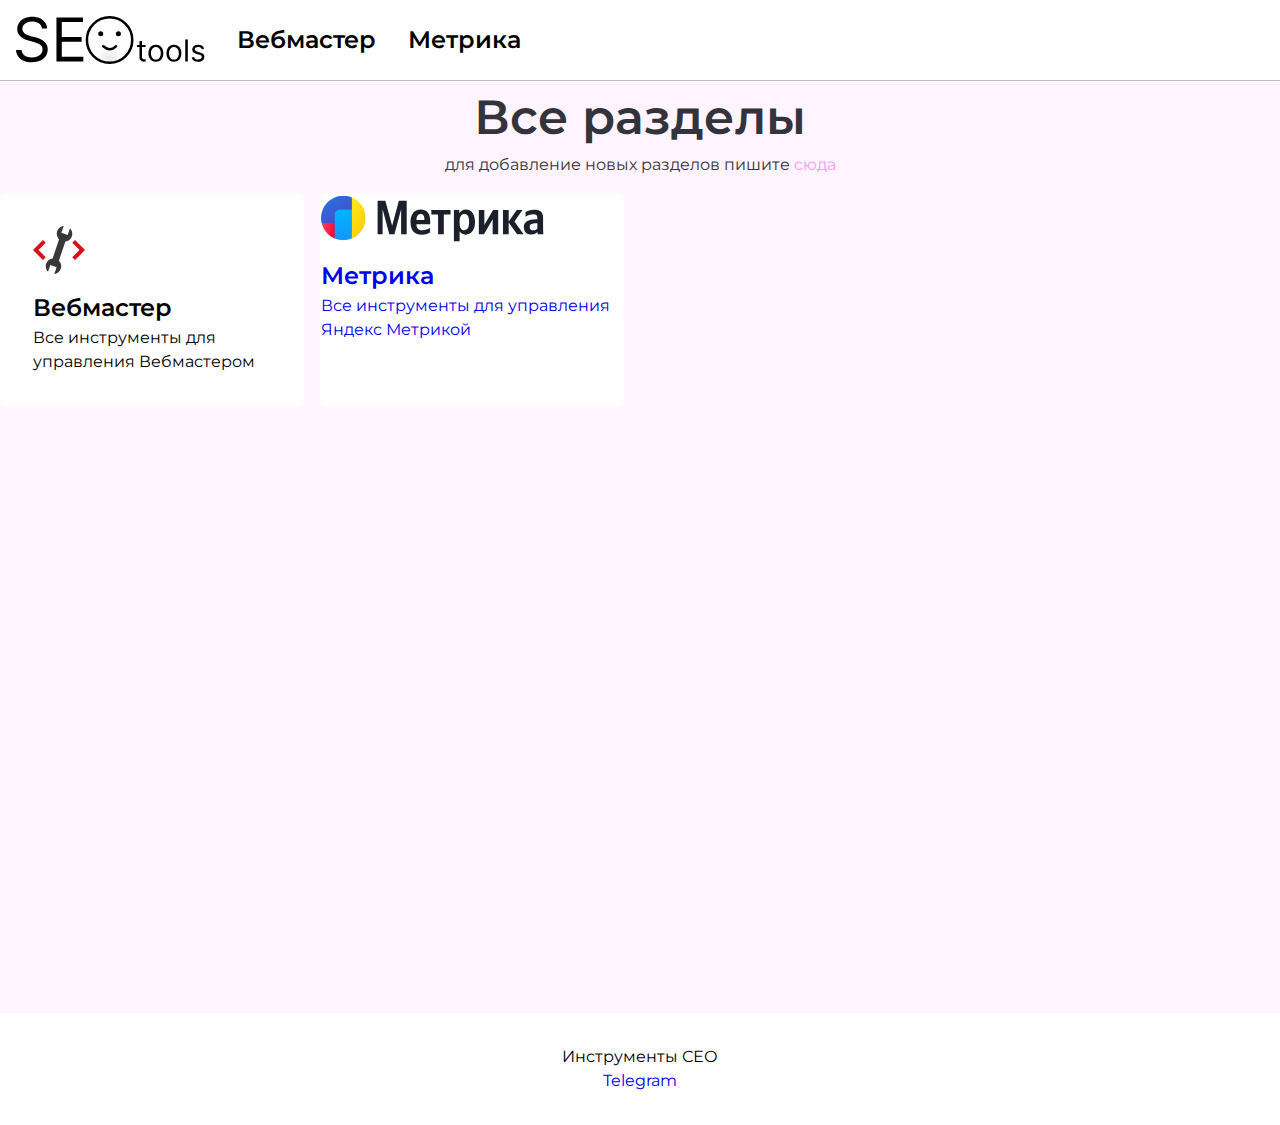
==== index.html @ bc759d5e "Init" ====
<html lang="ru">

<head>
    <meta charset="UTF-8">
    <meta name="viewport" content="width=device-width, initial-scale=1.0">
    <link rel="stylesheet" href="../assets/styles/normalize.css">
    <link rel="stylesheet" href="../assets/styles/fonts.css">
    <link rel="stylesheet" href="../assets/styles/style.css">
    <link rel="stylesheet" href="../assets/styles/media.css">
    <title>SEO Scripts</title>
</head>

<body>
    <div class="wrapper">
        <header class="global-header">
            <nav class="global-nav">
                <div class="global-nav__inner">
                    <a href="/" class="logo-link">
                        <img src="/assets/images/icons/main_logo.svg" alt="Логотип">
                    </a>
                    <div class="menu-wrapper">
                        <ul class="menu">
                            <li class="menu__link"><a href="/webmaster/webmaster.html">Вебмастер</a></li>
                            <li class="menu__link"><a href="/metrika/metrika.html">Метрика</a></li>
                        </ul>
                    </div>
                </div>
            </nav>
        </header>
        <main class="content">
                <div class="main-title container">
                    <h1 class="main-title__title">Все разделы</h1>
                    <p class="main-title__subtitile">для добавление новых разделов пишите <a target="_blank"
                            href="https://t.me/audamoon">сюда</a></p>
                </div> 
            <div class="division container">
                <div class="division__item">
                    <a class="division__link" href="/webmaster/webmaster.html">
                        <div class="division__item--icon"><img src="/assets/images/icons/webmaster.svg" alt=""></div>
                        <h3>Вебмастер</h3>
                        <div class="division__item--content">
                            <p>Все инструменты для управления Вебмастером</p>
                        </div>
                    </a>
                </div>
                <div class="division__item">
                    <a href="metrika/metrika.html">
                        <div class="division__item--icon"><img src="/assets/images/icons/metrika.svg" alt="">
                        </div>
                        <h3>Метрика</h3>
                        <div class="division__item--content">
                            <p>Все инструменты для управления Яндекс Метрикой</p>
                        </div>
                    </a>
                </div>

            </div>
        </main>
        <footer class="global-footer full-width-wrapper">
            <div class="container">
                <div class="about">
                    <p>Инструменты СЕО</p>
                    <a href="https://t.me/audamoon" class="about__link">Telegram</a>
                </div>
            </div>
        </footer>
    </div>
</body>

</html>
---- assets/styles/fonts.css ----
/* fonts */
@font-face {
    font-family: Montseratt;
    src: url("/assets/fonts/Montserrat-Light.ttf");
    font-weight: 300;
}

@font-face {
    font-family: Montseratt;
    src: url("/assets/fonts/Montserrat-LightItalic.ttf");
    font-weight: 300;
    font-style: italic;
}

@font-face {
    font-family: Montseratt;
    src: url("/assets/fonts/Montserrat-Regular.ttf");
    font-weight: 400;
}

@font-face {
    font-family: Montseratt;
    src: url("/assets/fonts/Montserrat-SemiBold.ttf");
    font-weight: 600;
}
---- assets/styles/style.css ----
/* Reset styles */

* {
    padding: 0;
    margin: 0;
    border: 0;
}

*,
*:before,
*:after {
    -moz-box-sizing: border-box;
    -webkit-box-sizing: border-box;
    box-sizing: border-box;
}

:focus,
:active {
    outline: none;
}

a:focus,
a:active {
    outline: none;
}

nav,
footer,
header,
aside {
    display: block;
}

html,
body {
    width: 100%;
    line-height: 1;
    font-size: 16px;
    -ms-text-size-adjust: 100%;
    -moz-text-size-adjust: 100%;
    -webkit-text-size-adjust: 100%;
}

body {
    overflow-x: hidden;
}

input,
button,
textarea {
    font-family: inherit;
}

textarea {
    resize: none;
}

input::-ms-clear {
    display: none;
}

input::-moz-placeholder {
    color: var(--main-gray);
}

input::-webkit-input-placeholder {
    color: var(--main-gray);
}

textarea::-moz-placeholder {
    color: var(--main-gray);
}

textarea::-webkit-input-placeholder {
    color: var(--main-gray);
}

button {
    cursor: pointer;
    background-color: transparent;
}

button::-moz-focus-inner {
    padding: 0;
    border: 0;
}

a,
a:visited {
    text-decoration: none;
}

ul li {
    list-style: none;
}

img {
    vertical-align: top;
    max-width: 100%;
}

h1,
h2,
h3,
h4,
h5,
h6 {
    font-size: inherit;
    font-weight: 400;
    margin: 0;
}

picture {
    display: block;
}

/* Global */

body {
    margin: 0 auto;
    font-family: Montseratt;
    font-weight: 400;
    font-size: 1rem;
    font-style: normal;
    line-height: 1.5;
    background-color: #fff4ff;
}

.container {
    margin-left: auto;
    margin-right: auto;
    max-width: 80rem;
}

.wrapper {
    position: relative;
    height: 100%;
}

/* Header */
.global-header {
    border-bottom: 1px solid #bdbdbd
}

/* Nav Bar */
.global-nav {
    position: relative;
    background-color: #ffffff;
    width: 100%;
}

.global-nav__inner {
    box-sizing: content-box;
    display: flex;
    align-items: center;
    padding: 1rem;
    gap: 2rem;
}

.menu {
    display: flex;
    flex-wrap: wrap;
    align-items: center;
    gap: 2rem;
}

.menu__link {
    font-weight: 600;
    font-size: 1.5rem;
}

.menu__link a {
    color: rgb(0, 0, 0);
    transition: color 0.15s;
}



.logo-link img {
    height: 3rem;
    width: auto;
    max-height: 100%;
}

/* Main */
.content {
    margin-bottom: 2rem;
    width: 100%;
    min-height: 100%;
}

.main-title {
    color: #33333b;
    text-align: center;
    margin-bottom: 1rem;
}

.main-title__title {
    font-size: 3rem;
    font-weight: 600;
}

.main-title__subtitile a {
    color: rgb(252, 154, 255);
    transition: color 0.15s;
}


/*Divisions*/
.division {
    display: flex;
    width: 100%;
    flex-wrap: wrap;
    position: relative;
    gap: 1rem;
}

.division__item {
    flex-basis: calc(25% - 1rem);
    border: 1px solid #ffffff;
    border-radius: 5px;
    background-color: #ffffff;
    transition: background-color 1s, border 1s, scale 10s;
}
.division__link {
    display: block;
    padding: 2rem;
    color: black
}

.division__item h3 {
    font-size: 1.5rem;
    font-weight: 600;
}

.division__item--icon {

    margin-bottom: 1rem;
}

.division__item--icon img {
    height: 3rem;
    transition: 0.5s;
}
/* Footer */
.global-footer{
    background-color: #ffffff;
}
.about {
    padding: 2rem 0;
    display: flex;
    flex-direction: column;
    align-items: center;
}
---- assets/styles/media.css ----
@media (max-width: 480px) {
    .division__item {
        margin-left: 1rem;
        flex-basis: calc(100% - 2rem);
    }
}

@media (min-width: 1440px) {
    .menu__link a:hover {
        color: rgba(252, 154, 255, 0.5);
    }

    .email_link a:hover {
        color: black;
    }

    .division__item:hover img {
        transform: scale(1.1);
    }

    .division__item:hover {
        background-color: #f0f0f0;
        border: 1px solid #f0f0f0;
    }
}
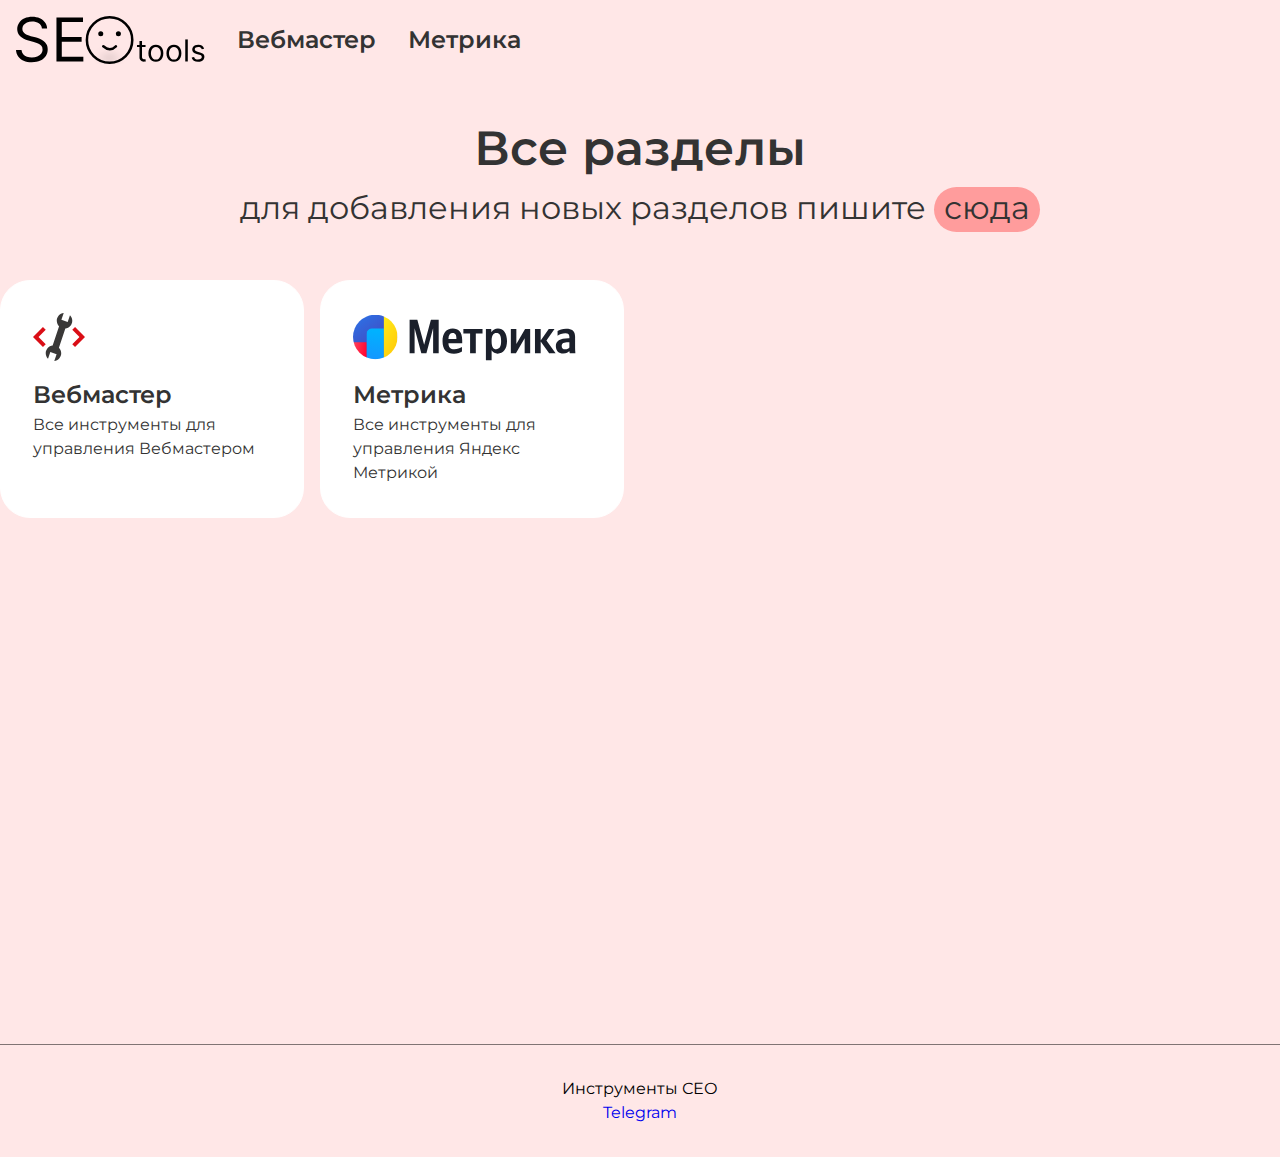
==== commit cc17de59: "minor redisign and BEM standartized" ====
--- a/index.html
+++ b/index.html
@@ -12,16 +12,16 @@
 
 <body>
     <div class="wrapper">
-        <header class="global-header">
-            <nav class="global-nav">
-                <div class="global-nav__inner">
+        <header class="global-header global-header_bordered">
+            <nav class="navbar">
+                <div class="navbar__inner">
                     <a href="/" class="logo-link">
                         <img src="/assets/images/icons/main_logo.svg" alt="Логотип">
                     </a>
-                    <div class="menu-wrapper">
-                        <ul class="menu">
-                            <li class="menu__link"><a href="/webmaster/webmaster.html">Вебмастер</a></li>
-                            <li class="menu__link"><a href="/metrika/metrika.html">Метрика</a></li>
+                    <div class="menu-container menu">
+                        <ul class="menu__list">
+                            <li><a class="menu__link" href="/webmaster/webmaster.html">Вебмастер</a></li>
+                            <li><a class="menu__link" href="/metrika/metrika.html">Метрика</a></li>
                         </ul>
                     </div>
                 </div>
@@ -30,38 +30,35 @@
         <main class="content">
                 <div class="main-title container">
                     <h1 class="main-title__title">Все разделы</h1>
-                    <p class="main-title__subtitile">для добавление новых разделов пишите <a target="_blank"
+                    <p class="main-title__subtitile">для добавления новых разделов пишите <a target="_blank"
                             href="https://t.me/audamoon">сюда</a></p>
                 </div> 
             <div class="division container">
                 <div class="division__item">
                     <a class="division__link" href="/webmaster/webmaster.html">
-                        <div class="division__item--icon"><img src="/assets/images/icons/webmaster.svg" alt=""></div>
-                        <h3>Вебмастер</h3>
-                        <div class="division__item--content">
+                        <div class="division__icon"><img src="/assets/images/icons/webmaster.svg" alt=""></div>
+                        <h3 class="division__title">Вебмастер</h3>
+                        <div class="division__content">
                             <p>Все инструменты для управления Вебмастером</p>
                         </div>
                     </a>
                 </div>
                 <div class="division__item">
-                    <a href="metrika/metrika.html">
-                        <div class="division__item--icon"><img src="/assets/images/icons/metrika.svg" alt="">
+                    <a class="division__link" href="metrika/metrika.html">
+                        <div class="division__icon"><img src="/assets/images/icons/metrika.svg" alt="">
                         </div>
-                        <h3>Метрика</h3>
-                        <div class="division__item--content">
+                        <h3 class="division__title">Метрика</h3>
+                        <div class="division__description">
                             <p>Все инструменты для управления Яндекс Метрикой</p>
                         </div>
                     </a>
                 </div>
-
             </div>
         </main>
-        <footer class="global-footer full-width-wrapper">
-            <div class="container">
-                <div class="about">
+        <footer class="footer footer_bordered container">
+                <div class="footer__about">
                     <p>Инструменты СЕО</p>
-                    <a href="https://t.me/audamoon" class="about__link">Telegram</a>
-                </div>
+                    <a target="_blank" href="https://t.me/audamoon" class="about__link">Telegram</a>
             </div>
         </footer>
     </div>
--- a/assets/styles/style.css
+++ b/assets/styles/style.css
@@ -1,4 +1,4 @@
-/* Reset styles */
+/* Reset styles ----------------------------------------------------------------------*/
 
 * {
     padding: 0;
@@ -114,85 +114,81 @@
     display: block;
 }
 
-/* Global */
-
+/* Global ----------------------------------------------------------------------*/
 body {
-    margin: 0 auto;
+    height: 100%;
     font-family: Montseratt;
     font-weight: 400;
     font-size: 1rem;
     font-style: normal;
     line-height: 1.5;
-    background-color: #fff4ff;
-}
-
+    background-color: #FFE7E7
+}
 .container {
-    margin-left: auto;
-    margin-right: auto;
+    margin: 0 auto;
     max-width: 80rem;
 }
 
 .wrapper {
+    height: 100%;
+}
+
+/* Header ----------------------------------------------------------------------*/
+.global-header{
+    margin-bottom: 2rem;
+}
+
+/* .global-header_bordered {
+    border-bottom: 1px solid #bdbdbd
+} */
+
+/* Nav Bar ----------------------------------------------------------------------*/
+.navbar {
     position: relative;
-    height: 100%;
-}
-
-/* Header */
-.global-header {
-    border-bottom: 1px solid #bdbdbd
-}
-
-/* Nav Bar */
-.global-nav {
-    position: relative;
-    background-color: #ffffff;
+    background-color: #FFE7E7;
     width: 100%;
 }
 
-.global-nav__inner {
-    box-sizing: content-box;
+.navbar__inner {
     display: flex;
     align-items: center;
     padding: 1rem;
     gap: 2rem;
 }
 
-.menu {
+.logo-link img {
+    height: 3rem;
+    width: auto;
+}
+
+/* Menu ----------------------------------------------------------------------*/
+.menu__list {
     display: flex;
     flex-wrap: wrap;
     align-items: center;
     gap: 2rem;
+
 }
 
 .menu__link {
     font-weight: 600;
     font-size: 1.5rem;
-}
-
-.menu__link a {
-    color: rgb(0, 0, 0);
+    color: #333333;
     transition: color 0.15s;
 }
 
-
-
-.logo-link img {
-    height: 3rem;
-    width: auto;
-    max-height: 100%;
-}
-
-/* Main */
+/* Main block ----------------------------------------------------------------------*/
 .content {
     margin-bottom: 2rem;
     width: 100%;
     min-height: 100%;
 }
 
+/* Main Title ----------------------------------------------------------------------*/
 .main-title {
-    color: #33333b;
+    color: #333333;
     text-align: center;
-    margin-bottom: 1rem;
+    margin-bottom: 3rem;
 }
 
 .main-title__title {
@@ -200,53 +196,61 @@
     font-weight: 600;
 }
 
+.main-title__subtitile {
+    font-size: 2rem;
+}
+
 .main-title__subtitile a {
-    color: rgb(252, 154, 255);
-    transition: color 0.15s;
-}
-
-
-/*Divisions*/
+    padding: 1px 10px 5px 10px;
+    border-radius: 30px;
+    background-color: #FF9C9C;
+    color: #333333;
+    transition: color 0.3s;
+}
+
+/*Divisions ----------------------------------------------------------------------*/
 .division {
     display: flex;
-    width: 100%;
     flex-wrap: wrap;
-    position: relative;
     gap: 1rem;
 }
 
 .division__item {
     flex-basis: calc(25% - 1rem);
+    background-color: #ffffff;
+    border-radius: 30px;
     border: 1px solid #ffffff;
-    border-radius: 5px;
-    background-color: #ffffff;
-    transition: background-color 1s, border 1s, scale 10s;
-}
+    transition: scale 0.5s;
+}
+
 .division__link {
     display: block;
     padding: 2rem;
-    color: black
-}
-
-.division__item h3 {
+    color: #333333;
+}
+
+.division__title {
     font-size: 1.5rem;
     font-weight: 600;
 }
 
-.division__item--icon {
-
+.division__icon {
     margin-bottom: 1rem;
 }
 
-.division__item--icon img {
+.division__icon img {
     height: 3rem;
     transition: 0.5s;
 }
-/* Footer */
-.global-footer{
-    background-color: #ffffff;
-}
-.about {
+
+/* Footer ----------------------------------------------------------------------*/
+.footer {
+    background-color: #FFE7E7;
+}
+.footer_bordered {
+    border-top: 1px solid #807474
+}
+.footer__about {
     padding: 2rem 0;
     display: flex;
     flex-direction: column;
--- a/assets/styles/media.css
+++ b/assets/styles/media.css
@@ -6,12 +6,12 @@
 }
 
 @media (min-width: 1440px) {
-    .menu__link a:hover {
-        color: rgba(252, 154, 255, 0.5);
+    .menu__link:hover {
+        color: #FF9C9C;
     }
 
-    .email_link a:hover {
-        color: black;
+    .main-title__subtitile a:hover {
+        background-color: #ff9c9c7c;
     }
 
     .division__item:hover img {
@@ -19,7 +19,6 @@
     }
 
     .division__item:hover {
-        background-color: #f0f0f0;
-        border: 1px solid #f0f0f0;
+        border: 2px solid  #8074748e
     }
 }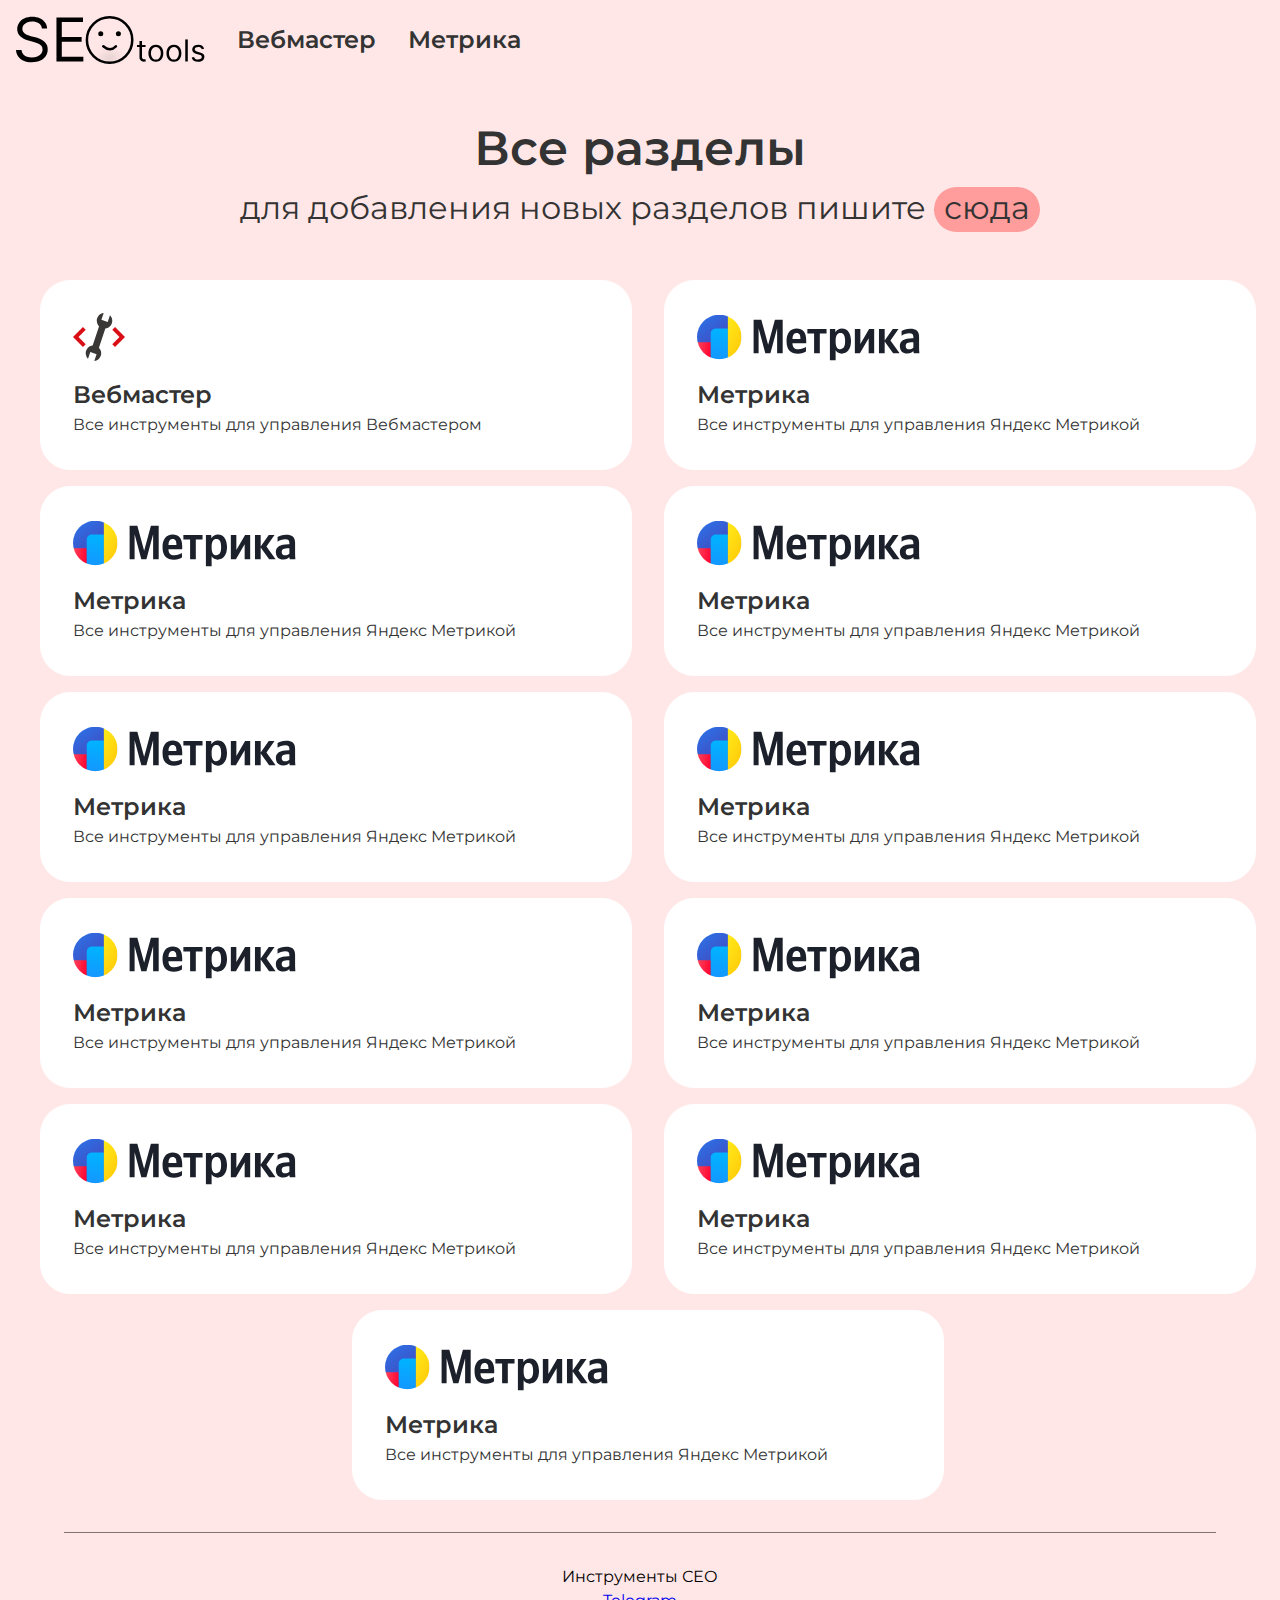
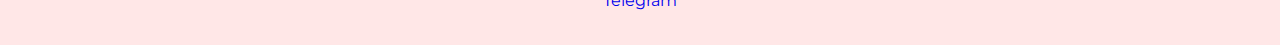
==== commit f4fd6e1a: "adaptive and try humburger" ====
--- a/index.html
+++ b/index.html
@@ -23,6 +23,11 @@
                             <li><a class="menu__link" href="/webmaster/webmaster.html">Вебмастер</a></li>
                             <li><a class="menu__link" href="/metrika/metrika.html">Метрика</a></li>
                         </ul>
+                    </div>
+                    <div class="humburger">
+                        <div class="humburger__item"></div>
+                        <div class="humburger__item"></div>
+                        <div class="humburger__item"></div>
                     </div>
                 </div>
             </nav>
@@ -53,6 +58,96 @@
                         </div>
                     </a>
                 </div>
+                <div class="division__item">
+                    <a class="division__link" href="metrika/metrika.html">
+                        <div class="division__icon"><img src="/assets/images/icons/metrika.svg" alt="">
+                        </div>
+                        <h3 class="division__title">Метрика</h3>
+                        <div class="division__description">
+                            <p>Все инструменты для управления Яндекс Метрикой</p>
+                        </div>
+                    </a>
+                </div>
+                <div class="division__item">
+                    <a class="division__link" href="metrika/metrika.html">
+                        <div class="division__icon"><img src="/assets/images/icons/metrika.svg" alt="">
+                        </div>
+                        <h3 class="division__title">Метрика</h3>
+                        <div class="division__description">
+                            <p>Все инструменты для управления Яндекс Метрикой</p>
+                        </div>
+                    </a>
+                </div>
+                <div class="division__item">
+                    <a class="division__link" href="metrika/metrika.html">
+                        <div class="division__icon"><img src="/assets/images/icons/metrika.svg" alt="">
+                        </div>
+                        <h3 class="division__title">Метрика</h3>
+                        <div class="division__description">
+                            <p>Все инструменты для управления Яндекс Метрикой</p>
+                        </div>
+                    </a>
+                </div>
+                <div class="division__item">
+                    <a class="division__link" href="metrika/metrika.html">
+                        <div class="division__icon"><img src="/assets/images/icons/metrika.svg" alt="">
+                        </div>
+                        <h3 class="division__title">Метрика</h3>
+                        <div class="division__description">
+                            <p>Все инструменты для управления Яндекс Метрикой</p>
+                        </div>
+                    </a>
+                </div>
+                <div class="division__item">
+                    <a class="division__link" href="metrika/metrika.html">
+                        <div class="division__icon"><img src="/assets/images/icons/metrika.svg" alt="">
+                        </div>
+                        <h3 class="division__title">Метрика</h3>
+                        <div class="division__description">
+                            <p>Все инструменты для управления Яндекс Метрикой</p>
+                        </div>
+                    </a>
+                </div>
+                <div class="division__item">
+                    <a class="division__link" href="metrika/metrika.html">
+                        <div class="division__icon"><img src="/assets/images/icons/metrika.svg" alt="">
+                        </div>
+                        <h3 class="division__title">Метрика</h3>
+                        <div class="division__description">
+                            <p>Все инструменты для управления Яндекс Метрикой</p>
+                        </div>
+                    </a>
+                </div>
+                <div class="division__item">
+                    <a class="division__link" href="metrika/metrika.html">
+                        <div class="division__icon"><img src="/assets/images/icons/metrika.svg" alt="">
+                        </div>
+                        <h3 class="division__title">Метрика</h3>
+                        <div class="division__description">
+                            <p>Все инструменты для управления Яндекс Метрикой</p>
+                        </div>
+                    </a>
+                </div>
+                <div class="division__item">
+                    <a class="division__link" href="metrika/metrika.html">
+                        <div class="division__icon"><img src="/assets/images/icons/metrika.svg" alt="">
+                        </div>
+                        <h3 class="division__title">Метрика</h3>
+                        <div class="division__description">
+                            <p>Все инструменты для управления Яндекс Метрикой</p>
+                        </div>
+                    </a>
+                </div>
+                <div class="division__item">
+                    <a class="division__link" href="metrika/metrika.html">
+                        <div class="division__icon"><img src="/assets/images/icons/metrika.svg" alt="">
+                        </div>
+                        <h3 class="division__title">Метрика</h3>
+                        <div class="division__description">
+                            <p>Все инструменты для управления Яндекс Метрикой</p>
+                        </div>
+                    </a>
+                </div>
             </div>
         </main>
         <footer class="footer footer_bordered container">
--- a/assets/styles/style.css
+++ b/assets/styles/style.css
@@ -161,6 +161,11 @@
     width: auto;
 }
 
+/* Humburger */
+.humburger {
+    display: none;
+}
+
 /* Menu ----------------------------------------------------------------------*/
 .menu__list {
     display: flex;
@@ -179,7 +184,6 @@
 
 /* Main block ----------------------------------------------------------------------*/
 .content {
-    margin-bottom: 2rem;
     width: 100%;
     min-height: 100%;
 }
@@ -211,8 +215,10 @@
 /*Divisions ----------------------------------------------------------------------*/
 .division {
     display: flex;
+    justify-content: center;
     flex-wrap: wrap;
     gap: 1rem;
+    margin-bottom: 2rem;
 }
 
 .division__item {
--- a/assets/styles/media.css
+++ b/assets/styles/media.css
@@ -1,6 +1,50 @@
-@media (max-width: 480px) {
+@media (max-width: 1440px){
+    .division {
+        padding: 0px 1rem;
+    }
     .division__item {
         margin-left: 1rem;
+        flex-basis: calc(50% - 2rem);
+    }
+}
+
+@media (max-width: 1440px){
+    .footer {
+        max-width: 90%;
+    }
+
+}
+
+@media (max-width: 600px) {
+    .menu-container {
+        display: none;
+    }
+    .navbar__inner {
+        justify-content: space-between;
+    }
+    .humburger {
+        display: flex;
+        flex-direction: column;
+        gap:1rem;
+        height: 100%;
+    }
+    .humburger__item{
+        width: 5rem;
+        height: 0.5rem;
+        background-color: #333333;
+
+    }
+    .main-title__title {
+        font-size: 2.5rem;
+    }
+    .main-title__subtitile{
+        font-size: 1.5rem;
+    }
+    .division {
+        padding: 0px 0.5rem;
+    }
+    .division__item {
+        margin-left: 0rem;
         flex-basis: calc(100% - 2rem);
     }
 }
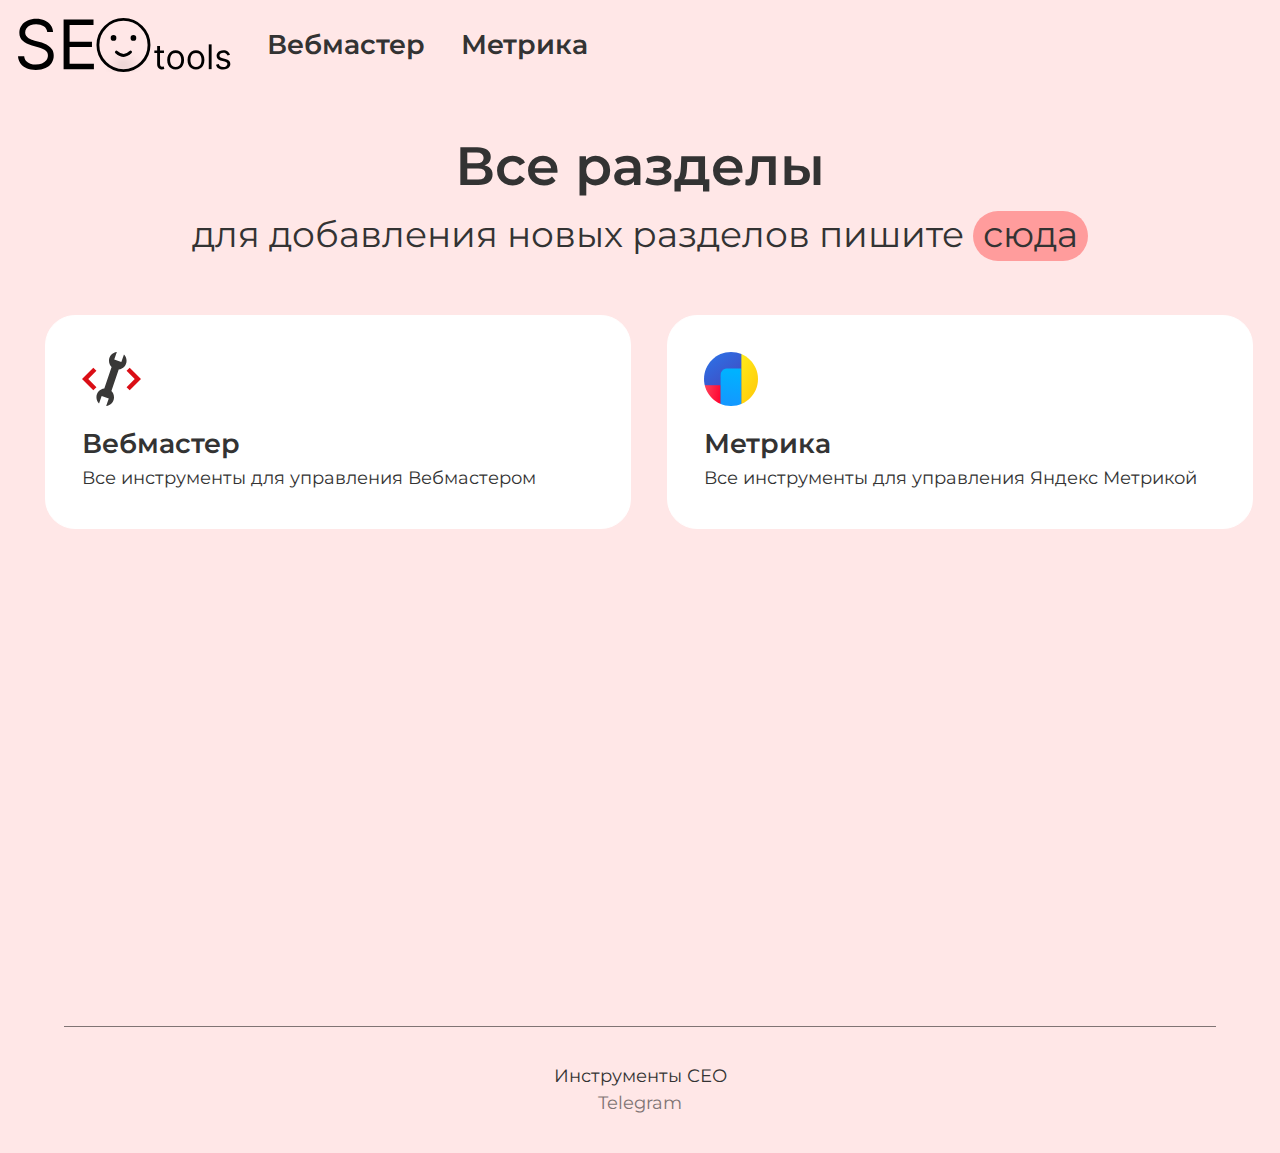
==== commit 9ae91705: "finish humburger" ====
--- a/index.html
+++ b/index.html
@@ -7,11 +7,13 @@
     <link rel="stylesheet" href="../assets/styles/fonts.css">
     <link rel="stylesheet" href="../assets/styles/style.css">
     <link rel="stylesheet" href="../assets/styles/media.css">
+    <script defer src="/assets/js/script.js"></script>
     <title>SEO Scripts</title>
 </head>
 
 <body>
     <div class="wrapper">
+
         <header class="global-header global-header_bordered">
             <nav class="navbar">
                 <div class="navbar__inner">
@@ -24,24 +26,24 @@
                             <li><a class="menu__link" href="/metrika/metrika.html">Метрика</a></li>
                         </ul>
                     </div>
-                    <div class="humburger">
-                        <div class="humburger__item"></div>
-                        <div class="humburger__item"></div>
-                        <div class="humburger__item"></div>
-                    </div>
+
+                    <button class="burger" onclick="openBurgerMenu()">
+                        <span class="burger__item"></span>
+                    </button>
                 </div>
             </nav>
         </header>
+        <div class="menu-modal"></div>
         <main class="content">
-                <div class="main-title container">
-                    <h1 class="main-title__title">Все разделы</h1>
-                    <p class="main-title__subtitile">для добавления новых разделов пишите <a target="_blank"
-                            href="https://t.me/audamoon">сюда</a></p>
-                </div> 
+            <div class="main-title container">
+                <h1 class="main-title__title">Все разделы</h1>
+                <p class="main-title__subtitile">для добавления новых разделов пишите <a target="_blank"
+                        href="https://t.me/audamoon">сюда</a></p>
+            </div>
             <div class="division container">
                 <div class="division__item">
                     <a class="division__link" href="/webmaster/webmaster.html">
-                        <div class="division__icon"><img src="/assets/images/icons/webmaster.svg" alt=""></div>
+                        <div class="division__icon"><img src="/assets/images/icons/webmaster.svg" alt="Вебмастер"></div>
                         <h3 class="division__title">Вебмастер</h3>
                         <div class="division__content">
                             <p>Все инструменты для управления Вебмастером</p>
@@ -49,101 +51,10 @@
                     </a>
                 </div>
                 <div class="division__item">
-                    <a class="division__link" href="metrika/metrika.html">
-                        <div class="division__icon"><img src="/assets/images/icons/metrika.svg" alt="">
-                        </div>
+                    <a class="division__link" href="/webmaster/metrika.html">
+                        <div class="division__icon"><img src="/assets/images/icons/metrika.svg" alt="Метрика"></div>
                         <h3 class="division__title">Метрика</h3>
-                        <div class="division__description">
-                            <p>Все инструменты для управления Яндекс Метрикой</p>
-                        </div>
-                    </a>
-                </div>
-                <div class="division__item">
-                    <a class="division__link" href="metrika/metrika.html">
-                        <div class="division__icon"><img src="/assets/images/icons/metrika.svg" alt="">
-                        </div>
-                        <h3 class="division__title">Метрика</h3>
-                        <div class="division__description">
-                            <p>Все инструменты для управления Яндекс Метрикой</p>
-                        </div>
-                    </a>
-                </div>
-                <div class="division__item">
-                    <a class="division__link" href="metrika/metrika.html">
-                        <div class="division__icon"><img src="/assets/images/icons/metrika.svg" alt="">
-                        </div>
-                        <h3 class="division__title">Метрика</h3>
-                        <div class="division__description">
-                            <p>Все инструменты для управления Яндекс Метрикой</p>
-                        </div>
-                    </a>
-                </div>
-                <div class="division__item">
-                    <a class="division__link" href="metrika/metrika.html">
-                        <div class="division__icon"><img src="/assets/images/icons/metrika.svg" alt="">
-                        </div>
-                        <h3 class="division__title">Метрика</h3>
-                        <div class="division__description">
-                            <p>Все инструменты для управления Яндекс Метрикой</p>
-                        </div>
-                    </a>
-                </div>
-                <div class="division__item">
-                    <a class="division__link" href="metrika/metrika.html">
-                        <div class="division__icon"><img src="/assets/images/icons/metrika.svg" alt="">
-                        </div>
-                        <h3 class="division__title">Метрика</h3>
-                        <div class="division__description">
-                            <p>Все инструменты для управления Яндекс Метрикой</p>
-                        </div>
-                    </a>
-                </div>
-                <div class="division__item">
-                    <a class="division__link" href="metrika/metrika.html">
-                        <div class="division__icon"><img src="/assets/images/icons/metrika.svg" alt="">
-                        </div>
-                        <h3 class="division__title">Метрика</h3>
-                        <div class="division__description">
-                            <p>Все инструменты для управления Яндекс Метрикой</p>
-                        </div>
-                    </a>
-                </div>
-                <div class="division__item">
-                    <a class="division__link" href="metrika/metrika.html">
-                        <div class="division__icon"><img src="/assets/images/icons/metrika.svg" alt="">
-                        </div>
-                        <h3 class="division__title">Метрика</h3>
-                        <div class="division__description">
-                            <p>Все инструменты для управления Яндекс Метрикой</p>
-                        </div>
-                    </a>
-                </div>
-                <div class="division__item">
-                    <a class="division__link" href="metrika/metrika.html">
-                        <div class="division__icon"><img src="/assets/images/icons/metrika.svg" alt="">
-                        </div>
-                        <h3 class="division__title">Метрика</h3>
-                        <div class="division__description">
-                            <p>Все инструменты для управления Яндекс Метрикой</p>
-                        </div>
-                    </a>
-                </div>
-                <div class="division__item">
-                    <a class="division__link" href="metrika/metrika.html">
-                        <div class="division__icon"><img src="/assets/images/icons/metrika.svg" alt="">
-                        </div>
-                        <h3 class="division__title">Метрика</h3>
-                        <div class="division__description">
-                            <p>Все инструменты для управления Яндекс Метрикой</p>
-                        </div>
-                    </a>
-                </div>
-                <div class="division__item">
-                    <a class="division__link" href="metrika/metrika.html">
-                        <div class="division__icon"><img src="/assets/images/icons/metrika.svg" alt="">
-                        </div>
-                        <h3 class="division__title">Метрика</h3>
-                        <div class="division__description">
+                        <div class="division__content">
                             <p>Все инструменты для управления Яндекс Метрикой</p>
                         </div>
                     </a>
@@ -151,9 +62,9 @@
             </div>
         </main>
         <footer class="footer footer_bordered container">
-                <div class="footer__about">
-                    <p>Инструменты СЕО</p>
-                    <a target="_blank" href="https://t.me/audamoon" class="about__link">Telegram</a>
+            <div class="footer__about">
+                <p class="footer__text">Инструменты СЕО</p>
+                <a class="footer__link"target="_blank" href="https://t.me/audamoon" class="about__link">Telegram</a>
             </div>
         </footer>
     </div>
--- a/assets/styles/style.css
+++ b/assets/styles/style.css
@@ -119,14 +119,14 @@
     height: 100%;
     font-family: Montseratt;
     font-weight: 400;
-    font-size: 1rem;
+    font-size: 18px;
     font-style: normal;
     line-height: 1.5;
     background-color: #FFE7E7
 }
 .container {
     margin: 0 auto;
-    max-width: 80rem;
+    max-width: 1440px;
 }
 
 .wrapper {
@@ -135,7 +135,7 @@
 
 /* Header ----------------------------------------------------------------------*/
 .global-header{
-    margin-bottom: 2rem;
+    margin-bottom: 36px;
 }
 
 /* .global-header_bordered {
@@ -152,36 +152,101 @@
 .navbar__inner {
     display: flex;
     align-items: center;
-    padding: 1rem;
-    gap: 2rem;
+    padding: 18px;
+    gap: 36px;
 }
 
 .logo-link img {
-    height: 3rem;
+    height: 54px;
     width: auto;
 }
 
-/* Humburger */
-.humburger {
-    display: none;
-}
+/* burger ----------------------------------------------------------------------*/
+.burger { 
+    z-index: 2;
+    display: none; 
+    position: relative;
+    gap: 18px;
+    height: 60px;
+    width: 50px;
+}
+
+.burger__item, .burger__item::before, .burger__item::after {
+    border-radius: 20px;
+    display: inline-block;
+    position: absolute;
+    width: 100%;
+    height: 10px;
+    background-color: #333333;
+    left: 0;
+    transition: all ease 0.2s;
+}
+.burger__item {
+    transform: translate(0%, -50%);
+    left: 0;
+    &::before {
+        top: 18px;
+        content: "";
+
+    }
+    &::after {
+        top: -18px;
+        content: "";
+    }
+}
+.burger__item.open{
+    background:rgba(0,0,0,0);
+}
+.burger__item.open::before {
+    top:0;
+    width: 100%;
+    transform:rotate(135deg);
+	
+}
+.burger__item.open::after{
+    top:0;
+    width: 100%;
+	transform:rotate(45deg);
+	
+}  
 
 /* Menu ----------------------------------------------------------------------*/
 .menu__list {
     display: flex;
     flex-wrap: wrap;
     align-items: center;
-    gap: 2rem;
-
-}
-
+    gap: 36px;
+
+}
 .menu__link {
     font-weight: 600;
-    font-size: 1.5rem;
+    font-size: 27px;
     color: #333333;
     transition: color 0.15s;
 }
-
+/* Menu MODAL  ----------------------------------------------------------------------*/
+.menu-modal{
+    position: absolute;
+    background:#ffffff;
+    width: 100%;
+    height: fit-content;
+    display: none;
+    padding: 36px 18px 36px 48px;
+    border-top: 1px solid #333333;
+    border-bottom: 1px solid #333333;
+    .menu-container {
+        display: flex;
+        
+    }
+    .menu__list {
+        gap: 18px;
+        flex-direction: column;
+        align-items:baseline;
+    }
+}
+.menu-modal.visible{
+    display: block;
+}
 /* Main block ----------------------------------------------------------------------*/
 .content {
     width: 100%;
@@ -192,16 +257,16 @@
 .main-title {
     color: #333333;
     text-align: center;
-    margin-bottom: 3rem;
+    margin-bottom: 54px;
 }
 
 .main-title__title {
-    font-size: 3rem;
+    font-size: 54px;
     font-weight: 600;
 }
 
 .main-title__subtitile {
-    font-size: 2rem;
+    font-size: 36px;
 }
 
 .main-title__subtitile a {
@@ -217,12 +282,12 @@
     display: flex;
     justify-content: center;
     flex-wrap: wrap;
-    gap: 1rem;
-    margin-bottom: 2rem;
+    gap: 18px;
+    margin-bottom: 36px;
 }
 
 .division__item {
-    flex-basis: calc(25% - 1rem);
+    flex-basis: calc(25% - 18px);
     background-color: #ffffff;
     border-radius: 30px;
     border: 1px solid #ffffff;
@@ -231,21 +296,21 @@
 
 .division__link {
     display: block;
-    padding: 2rem;
+    padding: 36px;
     color: #333333;
 }
 
 .division__title {
-    font-size: 1.5rem;
+    font-size: 27px;
     font-weight: 600;
 }
 
 .division__icon {
-    margin-bottom: 1rem;
+    margin-bottom: 18px;
 }
 
 .division__icon img {
-    height: 3rem;
+    height: 54px;
     transition: 0.5s;
 }
 
@@ -257,8 +322,14 @@
     border-top: 1px solid #807474
 }
 .footer__about {
-    padding: 2rem 0;
+    padding: 36px 0;
     display: flex;
     flex-direction: column;
     align-items: center;
-}+}
+.footer__text {
+    color:#333333
+}
+.footer__link {
+    color:#807474
+}
--- a/assets/styles/media.css
+++ b/assets/styles/media.css
@@ -1,10 +1,10 @@
 @media (max-width: 1440px){
     .division {
-        padding: 0px 1rem;
+        padding: 0px 18px;
     }
     .division__item {
-        margin-left: 1rem;
-        flex-basis: calc(50% - 2rem);
+        margin-left: 18px;
+        flex-basis: calc(50% - 36px);
     }
 }
 
@@ -14,7 +14,6 @@
     }
 
 }
-
 @media (max-width: 600px) {
     .menu-container {
         display: none;
@@ -22,33 +21,29 @@
     .navbar__inner {
         justify-content: space-between;
     }
-    .humburger {
-        display: flex;
-        flex-direction: column;
-        gap:1rem;
-        height: 100%;
-    }
-    .humburger__item{
-        width: 5rem;
-        height: 0.5rem;
-        background-color: #333333;
-
+    .burger {
+        display: inline-block;
     }
     .main-title__title {
-        font-size: 2.5rem;
+        font-size: 45px;
     }
     .main-title__subtitile{
-        font-size: 1.5rem;
+        font-size: 27px;
     }
     .division {
-        padding: 0px 0.5rem;
+        padding: 0px 9px;
     }
     .division__item {
-        margin-left: 0rem;
-        flex-basis: calc(100% - 2rem);
+        margin-left: 0px;
+        flex-basis: calc(100% - 36px);
     }
 }
-
+@media  (min-width:601px){
+    .menu-modal.visible{
+        display: none;
+    }
+    
+}
 @media (min-width: 1440px) {
     .menu__link:hover {
         color: #FF9C9C;
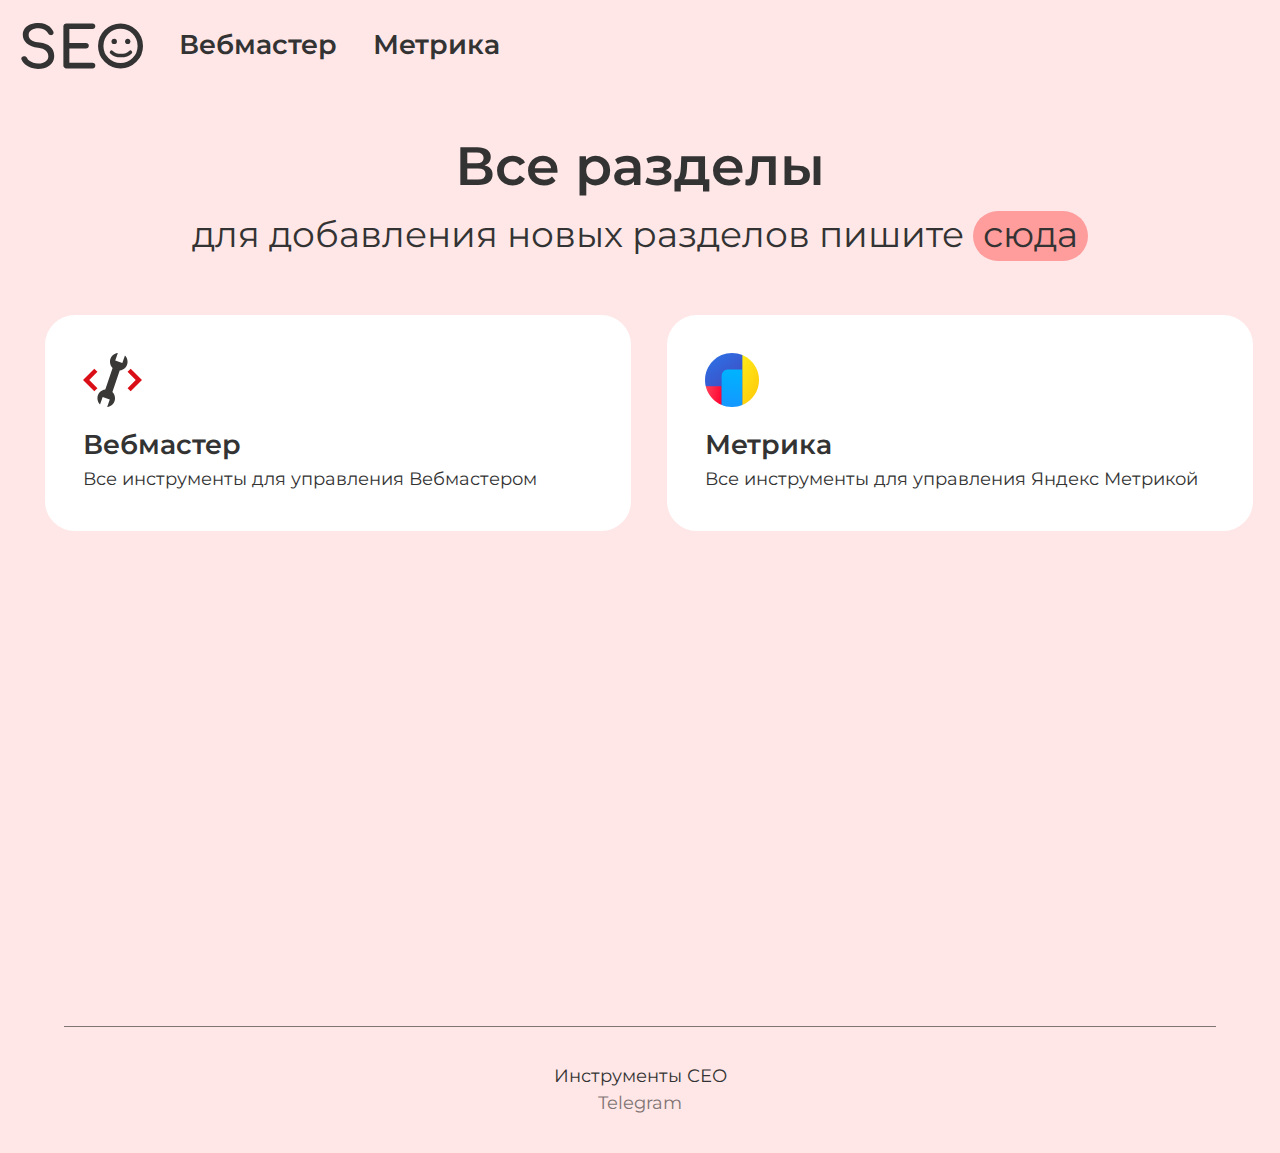
==== commit ba49ae10: "add pages and redesign logo" ====
--- a/index.html
+++ b/index.html
@@ -7,7 +7,8 @@
     <link rel="stylesheet" href="../assets/styles/fonts.css">
     <link rel="stylesheet" href="../assets/styles/style.css">
     <link rel="stylesheet" href="../assets/styles/media.css">
-    <script defer src="/assets/js/script.js"></script>
+    <link rel="icon" type="image/x-icon" href="../assets/images/icons/favicon.svg">
+    <script defer src="../assets/js/script.js"></script>
     <title>SEO Scripts</title>
 </head>
 
@@ -64,7 +65,7 @@
         <footer class="footer footer_bordered container">
             <div class="footer__about">
                 <p class="footer__text">Инструменты СЕО</p>
-                <a class="footer__link"target="_blank" href="https://t.me/audamoon" class="about__link">Telegram</a>
+                <a class="footer__link" target="_blank" href="https://t.me/audamoon" class="about__link">Telegram</a>
             </div>
         </footer>
     </div>
--- a/assets/styles/style.css
+++ b/assets/styles/style.css
@@ -290,7 +290,7 @@
     flex-basis: calc(25% - 18px);
     background-color: #ffffff;
     border-radius: 30px;
-    border: 1px solid #ffffff;
+    border: 2px solid #ffffff;
     transition: scale 0.5s;
 }
 
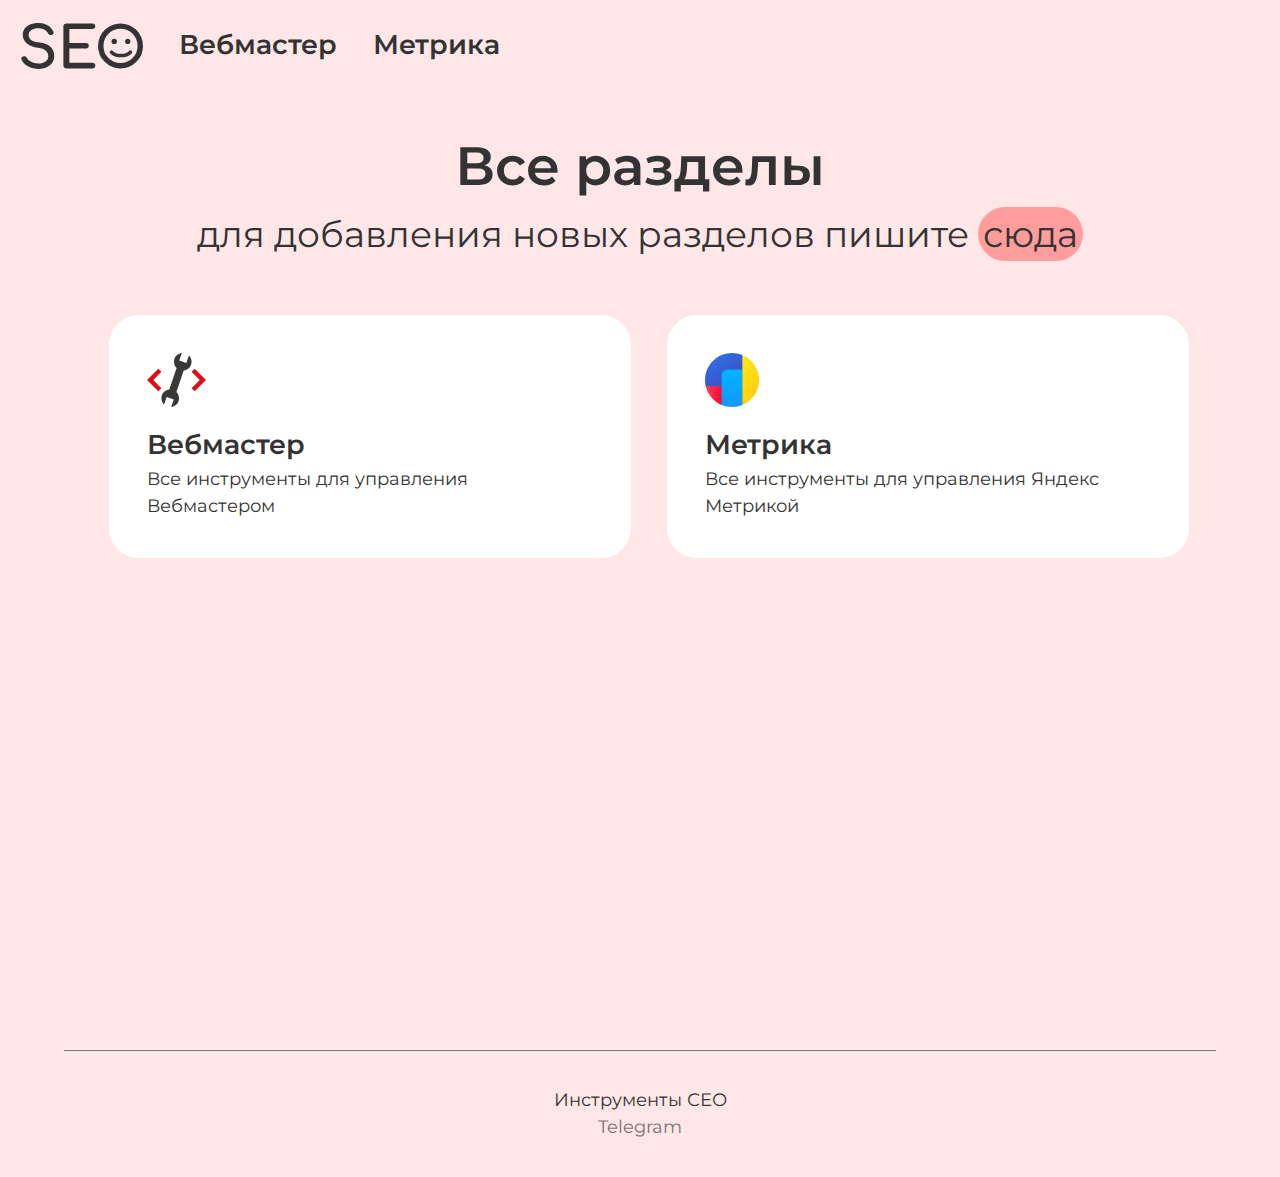
==== commit 6f41950b: "add new page" ====
--- a/index.html
+++ b/index.html
@@ -38,8 +38,8 @@
         <main class="content">
             <div class="main-title container">
                 <h1 class="main-title__title">Все разделы</h1>
-                <p class="main-title__subtitile">для добавления новых разделов пишите <a target="_blank"
-                        href="https://t.me/audamoon">сюда</a></p>
+                <p class="main-title__subtitile">для добавления новых разделов пишите <span class="btn_pink"><a target="_blank"
+                    href="https://t.me/audamoon">сюда</a></span></p>
             </div>
             <div class="division container">
                 <div class="division__item">
@@ -52,7 +52,7 @@
                     </a>
                 </div>
                 <div class="division__item">
-                    <a class="division__link" href="/webmaster/metrika.html">
+                    <a class="division__link" href="/">
                         <div class="division__icon"><img src="/assets/images/icons/metrika.svg" alt="Метрика"></div>
                         <h3 class="division__title">Метрика</h3>
                         <div class="division__content">
--- a/assets/styles/style.css
+++ b/assets/styles/style.css
@@ -124,6 +124,7 @@
     line-height: 1.5;
     background-color: #FFE7E7
 }
+
 .container {
     margin: 0 auto;
     max-width: 1440px;
@@ -134,7 +135,7 @@
 }
 
 /* Header ----------------------------------------------------------------------*/
-.global-header{
+.global-header {
     margin-bottom: 36px;
 }
 
@@ -162,16 +163,18 @@
 }
 
 /* burger ----------------------------------------------------------------------*/
-.burger { 
+.burger {
     z-index: 2;
-    display: none; 
+    display: none;
     position: relative;
     gap: 18px;
     height: 60px;
     width: 50px;
 }
 
-.burger__item, .burger__item::before, .burger__item::after {
+.burger__item,
+.burger__item::before,
+.burger__item::after {
     border-radius: 20px;
     display: inline-block;
     position: absolute;
@@ -181,34 +184,40 @@
     left: 0;
     transition: all ease 0.2s;
 }
+
 .burger__item {
     transform: translate(0%, -50%);
     left: 0;
+
     &::before {
         top: 18px;
         content: "";
 
     }
+
     &::after {
         top: -18px;
         content: "";
     }
 }
-.burger__item.open{
-    background:rgba(0,0,0,0);
-}
+
+.burger__item.open {
+    background: rgba(0, 0, 0, 0);
+}
+
 .burger__item.open::before {
-    top:0;
-    width: 100%;
-    transform:rotate(135deg);
-	
-}
-.burger__item.open::after{
-    top:0;
-    width: 100%;
-	transform:rotate(45deg);
-	
-}  
+    top: 0;
+    width: 100%;
+    transform: rotate(135deg);
+
+}
+
+.burger__item.open::after {
+    top: 0;
+    width: 100%;
+    transform: rotate(45deg);
+
+}
 
 /* Menu ----------------------------------------------------------------------*/
 .menu__list {
@@ -218,39 +227,46 @@
     gap: 36px;
 
 }
+
 .menu__link {
     font-weight: 600;
     font-size: 27px;
     color: #333333;
     transition: color 0.15s;
 }
+
 /* Menu MODAL  ----------------------------------------------------------------------*/
-.menu-modal{
+.menu-modal {
     position: absolute;
-    background:#ffffff;
+    background: #ffffff;
     width: 100%;
     height: fit-content;
     display: none;
     padding: 36px 18px 36px 48px;
     border-top: 1px solid #333333;
     border-bottom: 1px solid #333333;
+
     .menu-container {
         display: flex;
-        
+
     }
+
     .menu__list {
         gap: 18px;
         flex-direction: column;
-        align-items:baseline;
+        align-items: baseline;
     }
 }
-.menu-modal.visible{
+
+.menu-modal.visible {
     display: block;
 }
+
 /* Main block ----------------------------------------------------------------------*/
 .content {
     width: 100%;
     min-height: 100%;
+    margin-bottom: 24px;
 }
 
 /* Main Title ----------------------------------------------------------------------*/
@@ -268,14 +284,16 @@
 .main-title__subtitile {
     font-size: 36px;
 }
-
-.main-title__subtitile a {
-    padding: 1px 10px 5px 10px;
+/* general buttons ----------------------------------------------------------------------*/
+.btn_pink {
+    background-color: #FF9C9C;
     border-radius: 30px;
-    background-color: #FF9C9C;
+    padding: 5px;
+}
+.btn_pink a {
     color: #333333;
-    transition: color 0.3s;
-}
+}
+
 
 /*Divisions ----------------------------------------------------------------------*/
 .division {
@@ -314,22 +332,117 @@
     transition: 0.5s;
 }
 
+
+/* Tutorial  ----------------------------------------------------------------------*/
+
+.tutorial {
+    display: flex;
+    flex-direction: column;
+    margin-bottom: 24px;
+}
+
+.tutorial__title {
+    font-size: 36px;
+}
+
+.beauty-list {
+    list-style: none;
+    counter-reset: item;
+}
+
+.beauty-list__item {
+    counter-increment: item;
+    margin-bottom: 2px;
+}
+
+.beauty-list__item a {
+    font-size: 22px;
+    font-weight: 700;
+}
+
+.beauty-list__item::before {
+    margin-right: 10px;
+    content: counter(item);
+    border-radius: 100%;
+    background: #FF9C9C;
+    color: #333333;
+    display: inline-block;
+    width: 24px;
+    height: 24px;
+    text-align: center;
+}
+
+/* Forms ----------------------------------------------------------------------*/
+.form {
+    align-items: center;
+    display: flex;
+    flex-direction: column;
+    gap: 18px;
+}
+
+.form__double {
+    display: flex;
+    width: 100%;
+    gap: 20px;
+}
+
+.form__block {
+    width: 100%;
+}
+
+.form__label {
+    display: block;
+}
+
+.form__input-text {
+    padding: 8px;
+    width: 100%;
+    outline: 1px solid #333333;
+}
+
+.form__input-text:focus {
+    outline: 3px solid #FF9C9C;
+}
+
+.form__textarea {
+    width: 100%;
+    height: 200px;
+    resize: vertical;
+    outline: 1px solid #333333;
+    padding: 5px 2px;
+}
+
+.form__textarea:focus {
+    outline: 3px solid #FF9C9C;
+}
+
+.form__textarea::placeholder {
+    color: #afafaf;
+}
+.form__btn {
+    font-size: 36px;
+}
+
 /* Footer ----------------------------------------------------------------------*/
 .footer {
     background-color: #FFE7E7;
 }
+
 .footer_bordered {
     border-top: 1px solid #807474
 }
+
 .footer__about {
     padding: 36px 0;
     display: flex;
     flex-direction: column;
     align-items: center;
 }
+
 .footer__text {
-    color:#333333
-}
+    color: #333333
+}
+
 .footer__link {
-    color:#807474
-}
+    color: #807474
+}--- a/assets/styles/media.css
+++ b/assets/styles/media.css
@@ -10,6 +10,9 @@
 
 @media (max-width: 1440px){
     .footer {
+        max-width: 90%;
+    }
+    .container {
         max-width: 90%;
     }
 
@@ -45,19 +48,21 @@
     
 }
 @media (min-width: 1440px) {
+    .btn_pink:hover {
+        background-color: #ff9c9c7c;
+        cursor: pointer;
+    }
     .menu__link:hover {
         color: #FF9C9C;
+        cursor: pointer;
     }
-
-    .main-title__subtitile a:hover {
-        background-color: #ff9c9c7c;
-    }
-
     .division__item:hover img {
         transform: scale(1.1);
     }
-
     .division__item:hover {
         border: 2px solid  #8074748e
     }
+    .beauty-list__item a:hover {
+        opacity: 0.8;
+    }
 }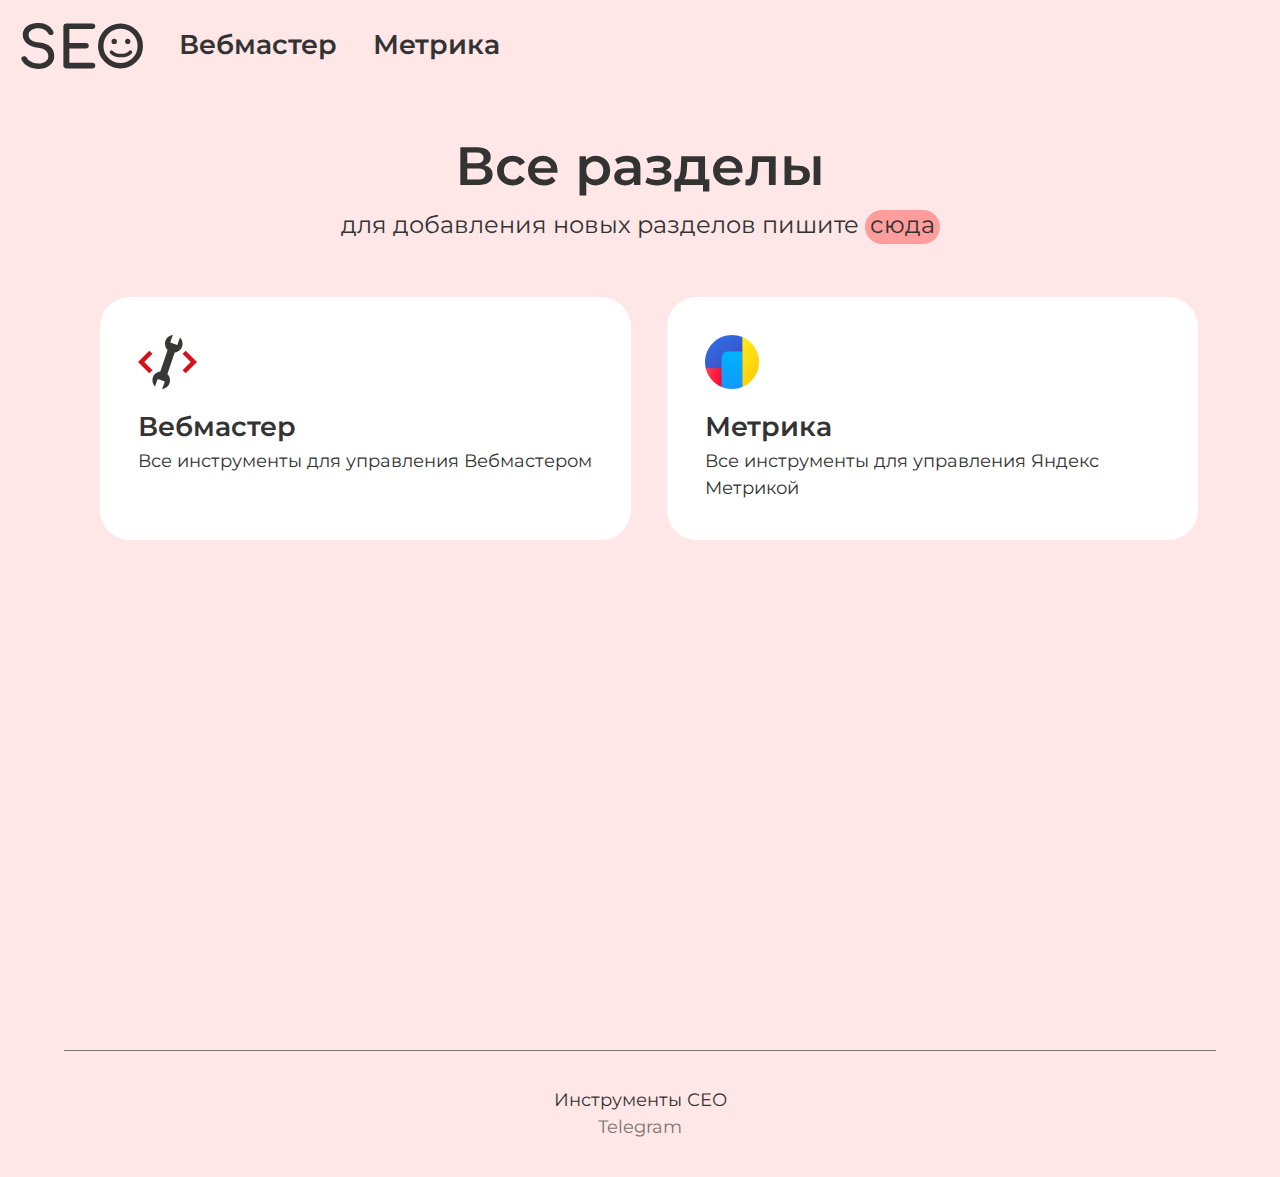
==== commit e222617b: "minor fix" ====
--- a/index.html
+++ b/index.html
@@ -24,7 +24,7 @@
                     <div class="menu-container menu">
                         <ul class="menu__list">
                             <li><a class="menu__link" href="/webmaster/webmaster.html">Вебмастер</a></li>
-                            <li><a class="menu__link" href="/metrika/metrika.html">Метрика</a></li>
+                            <li><a class="menu__link" href="/">Метрика</a></li>
                         </ul>
                     </div>
 
--- a/assets/styles/style.css
+++ b/assets/styles/style.css
@@ -283,7 +283,13 @@
 
 .main-title__subtitile {
     font-size: 36px;
-}
+    line-height: 1;
+}
+
+.main-title__subtitile .btn_pink {
+    padding: 0px 5px 5px 5px;
+}
+
 /* general buttons ----------------------------------------------------------------------*/
 .btn_pink {
     background-color: #FF9C9C;
@@ -305,6 +311,9 @@
 }
 
 .division__item {
+    display: flex;
+    flex-direction: column;
+    flex-grow: 1;
     flex-basis: calc(25% - 18px);
     background-color: #ffffff;
     border-radius: 30px;
@@ -372,6 +381,34 @@
     text-align: center;
 }
 
+/* Result window ----------------------------------------------------------------------*/
+.result-window,.result-window_fail,.result-window_success{
+    transition: all 0.25s;
+}
+
+.result-window {
+    visibility: hidden;
+    z-index: 2;
+    position: fixed;
+    top: 0px;
+    right: 0px;
+    padding: 16px;
+    font-size: 24px;
+    font-weight: 700;
+    
+}
+.result-window span {
+    color: white;
+}
+.result-window_success{
+    visibility: visible;
+    background-color: #7FB38D;
+}
+.result-window_fail{
+    visibility: visible;
+    background-color: #e65454;
+}
+
 /* Forms ----------------------------------------------------------------------*/
 .form {
     align-items: center;
--- a/assets/styles/media.css
+++ b/assets/styles/media.css
@@ -5,6 +5,10 @@
     .division__item {
         margin-left: 18px;
         flex-basis: calc(50% - 36px);
+    }
+    .main-title__subtitile{
+        font-size: 24px;
+        line-height: 1.5;
     }
 }
 
@@ -15,9 +19,11 @@
     .container {
         max-width: 90%;
     }
-
 }
 @media (max-width: 600px) {
+    .form__double {
+        flex-direction: column;
+    }
     .menu-container {
         display: none;
     }
@@ -28,17 +34,19 @@
         display: inline-block;
     }
     .main-title__title {
-        font-size: 45px;
-    }
-    .main-title__subtitile{
-        font-size: 27px;
+        font-size: 36px;
     }
     .division {
         padding: 0px 9px;
     }
     .division__item {
         margin-left: 0px;
-        flex-basis: calc(100% - 36px);
+        flex-basis: calc(100% - 10%);
+    }
+}
+@media (max-width: 300px) {
+    .division__title {
+        font-size: 24px;
     }
 }
 @media  (min-width:601px){
@@ -47,7 +55,7 @@
     }
     
 }
-@media (min-width: 1440px) {
+@media (min-width: 800px) {
     .btn_pink:hover {
         background-color: #ff9c9c7c;
         cursor: pointer;
@@ -65,4 +73,4 @@
     .beauty-list__item a:hover {
         opacity: 0.8;
     }
-}+}
